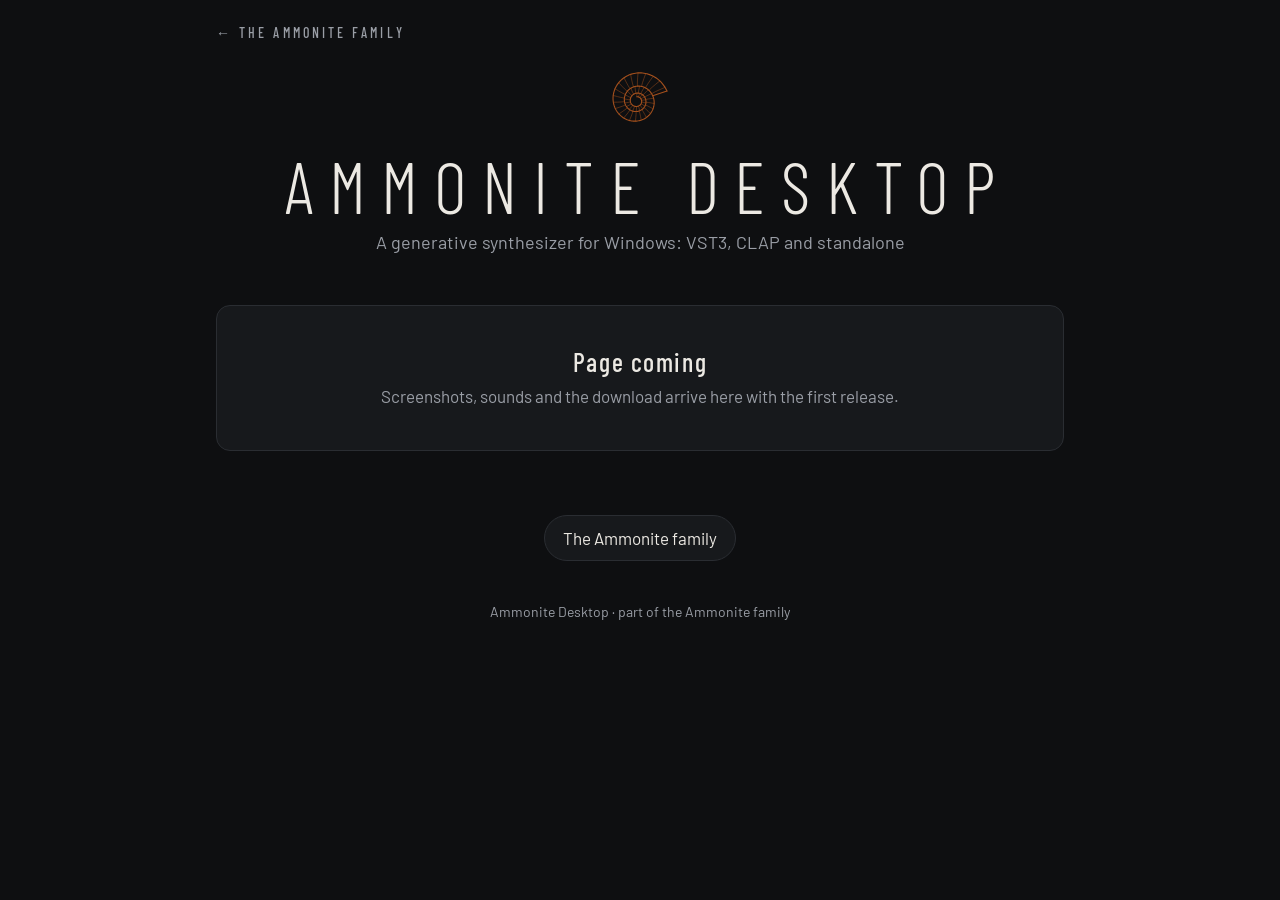
==== desktop/index.html @ 11c51eb0 "Site: the Ammonite family, with a page per instrument The root page is now the family page: what Amm" ====
<!DOCTYPE html>
<html lang="en">
<head>
<meta charset="utf-8">
<meta name="viewport" content="width=device-width, initial-scale=1">
<title>Ammonite Desktop</title>
<meta name="description" content="Ammonite Desktop: a generative synthesizer for Windows, VST3, CLAP and standalone. Part of the Ammonite family.">
<link rel="icon" href="../manual/img/ammonite.svg" type="image/svg+xml">
<link rel="preconnect" href="https://fonts.googleapis.com">
<link rel="preconnect" href="https://fonts.gstatic.com" crossorigin>
<link href="https://fonts.googleapis.com/css2?family=Barlow:wght@300;400;600&family=Barlow+Condensed:wght@300;500&display=swap" rel="stylesheet">
<link rel="stylesheet" href="../site.css">
<!-- A stub. Keep this page's own pictures inside desktop/ (e.g. desktop/card.png,
     which the family page's card can show). Download link when the release exists:
     https://github.com/GSNautilus/ammonite/releases/tag/desktop-v0.1.0 -->
<style>
  .coming { margin: 48px 0 0; padding: 40px 26px; text-align: center; }
  .coming h2 { margin: 0 0 6px; font: 500 26px "Barlow Condensed", sans-serif; letter-spacing: .06em; }
  .coming p { margin: 0; color: var(--muted); }
</style>
</head>
<body>
<main>
  <p class="family"><a href="../">&larr; The Ammonite family</a></p>
  <header>
    <img class="logo" src="../manual/img/ammonite.svg" alt="">
    <h1 class="long">AMMONITE DESKTOP</h1>
    <p>A generative synthesizer for Windows: VST3, CLAP and standalone</p>
  </header>

  <section class="coming panel">
    <h2>Page coming</h2>
    <p>Screenshots, sounds and the download arrive here with the first release.</p>
  </section>

  <nav class="links">
    <a href="../">The Ammonite family</a>
  </nav>
  <footer>Ammonite Desktop &middot; part of the Ammonite family</footer>
</main>
</body>
</html>
---- site.css ----
/* The Ammonite family site: the look every page shares (family page, seed/,
   desktop/, mini/). Page-only styles stay in each page's own <style>. */
:root {
  --bg: #0e0f11;
  --panel: #17191c;
  --line: #2a2d32;
  --ink: #ece9e3;
  --muted: #9a9ea6;
  --accent: #d2733a;
}
* { box-sizing: border-box; }
html { -webkit-text-size-adjust: 100%; }
body {
  margin: 0; background: var(--bg); color: var(--ink);
  font: 400 17px/1.55 "Barlow", system-ui, sans-serif;
}
a { color: var(--accent); text-decoration: none; }
a:hover { text-decoration: underline; }
main { max-width: 880px; margin: 0 auto; padding: 48px 16px 80px; }
img { max-width: 100%; }

/* the small "back to the family" line at the top of an instrument page */
.family { margin: -24px 0 28px; font: 500 14px "Barlow Condensed", sans-serif;
          letter-spacing: .22em; text-transform: uppercase; }
.family a { color: var(--muted); }
.family a:hover { color: var(--accent); text-decoration: none; }

header { text-align: center; }
header .logo { width: 56px; height: 56px; }
header h1 {
  font: 300 clamp(40px, 9vw, 72px)/1 "Barlow Condensed", sans-serif;
  letter-spacing: .28em; margin: 18px 0 8px .28em;
}
/* a longer name (AMMONITE-SEED): the same look, sized to fit a phone */
header h1.long { font-size: clamp(28px, 7.4vw, 72px); letter-spacing: .22em; margin-left: .22em; }
header p { color: var(--muted); margin: 0; font-size: 18px; }

.panel {
  background: var(--panel); border: 1px solid var(--line); border-radius: 14px;
}

h2.section {
  font: 500 15px "Barlow Condensed", sans-serif; letter-spacing: .3em; text-transform: uppercase;
  color: var(--muted); margin: 64px 0 18px; padding-bottom: 10px; border-bottom: 1px solid var(--line);
}
.lead { color: var(--muted); margin-top: 0; }

/* pill links */
.links { display: flex; flex-wrap: wrap; gap: 12px; justify-content: center; margin-top: 64px; }
.links a {
  border: 1px solid var(--line); border-radius: 999px; padding: 9px 18px; color: var(--ink);
  background: var(--panel);
}
.links a:hover { border-color: var(--accent); text-decoration: none; }
.links a.primary { border-color: var(--accent); }

.nowrap { white-space: nowrap; }
footer { text-align: center; color: var(--muted); font-size: 14px; margin-top: 40px; }
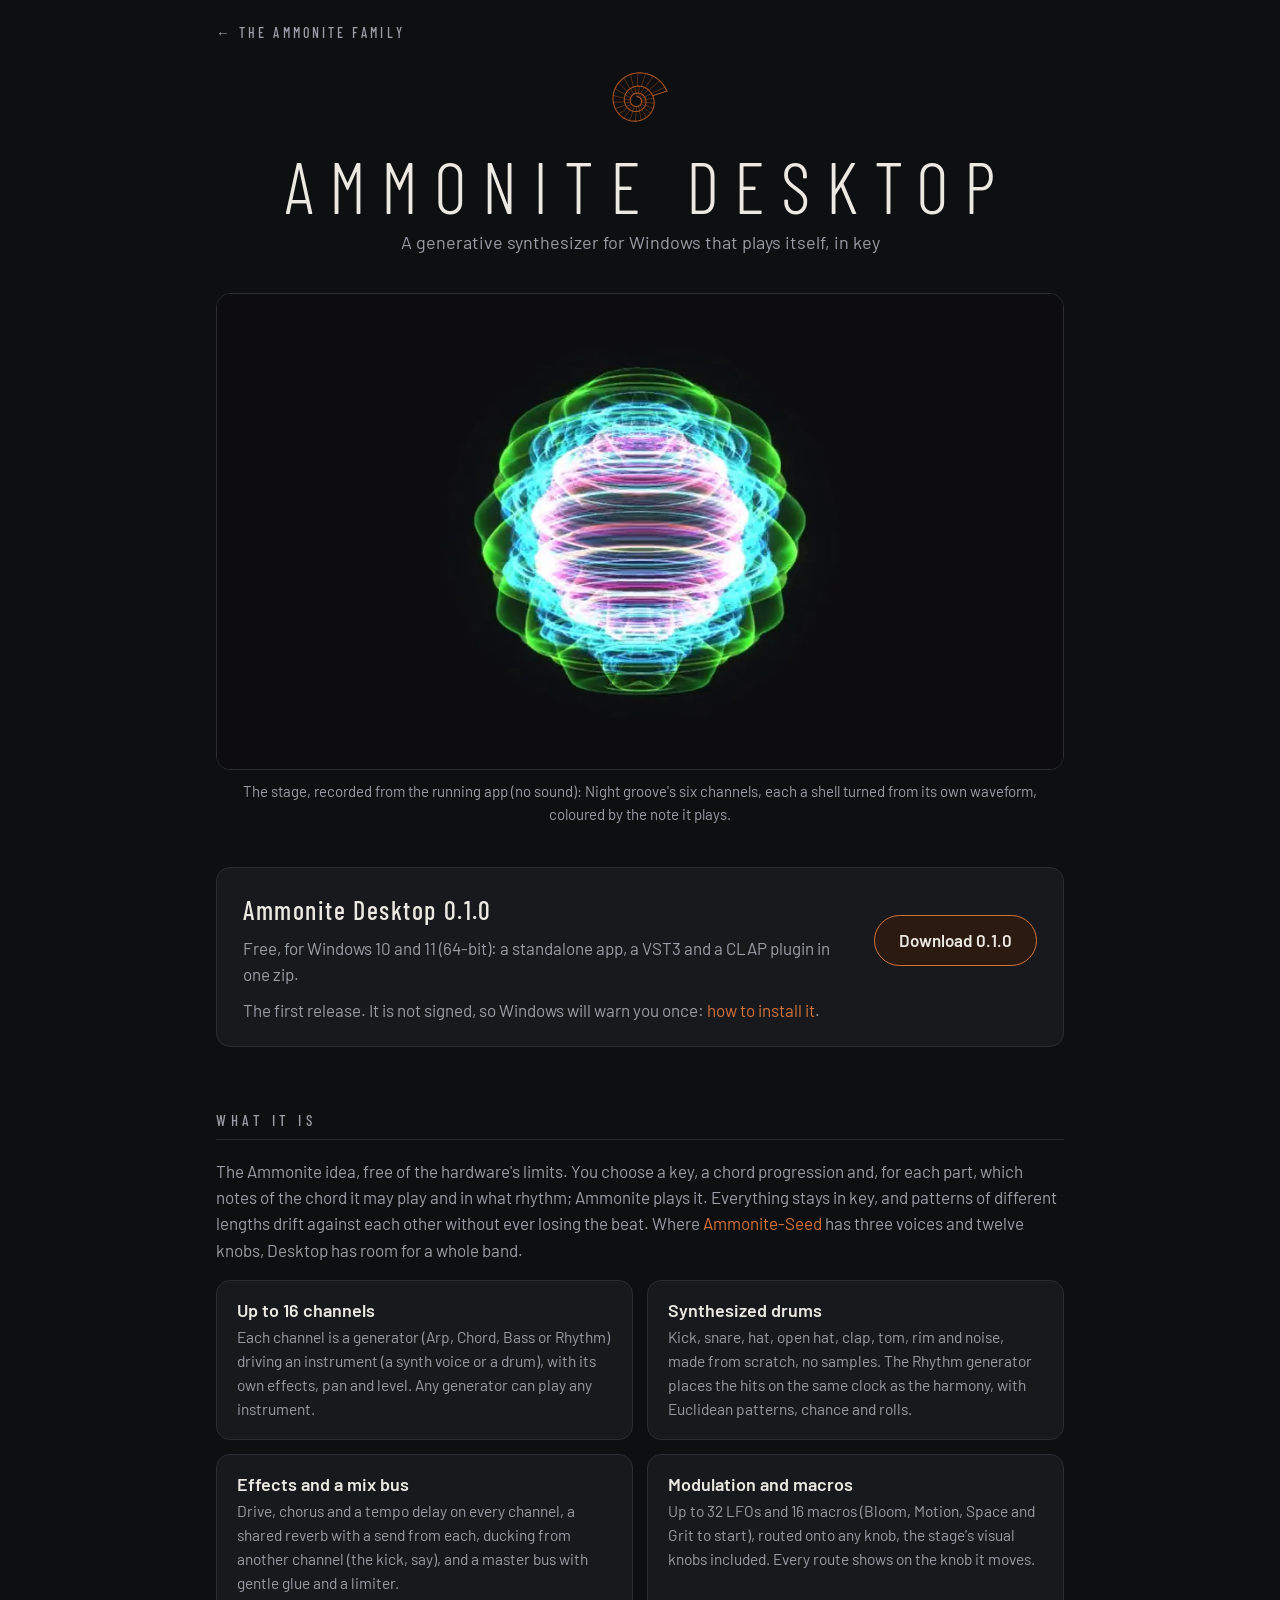
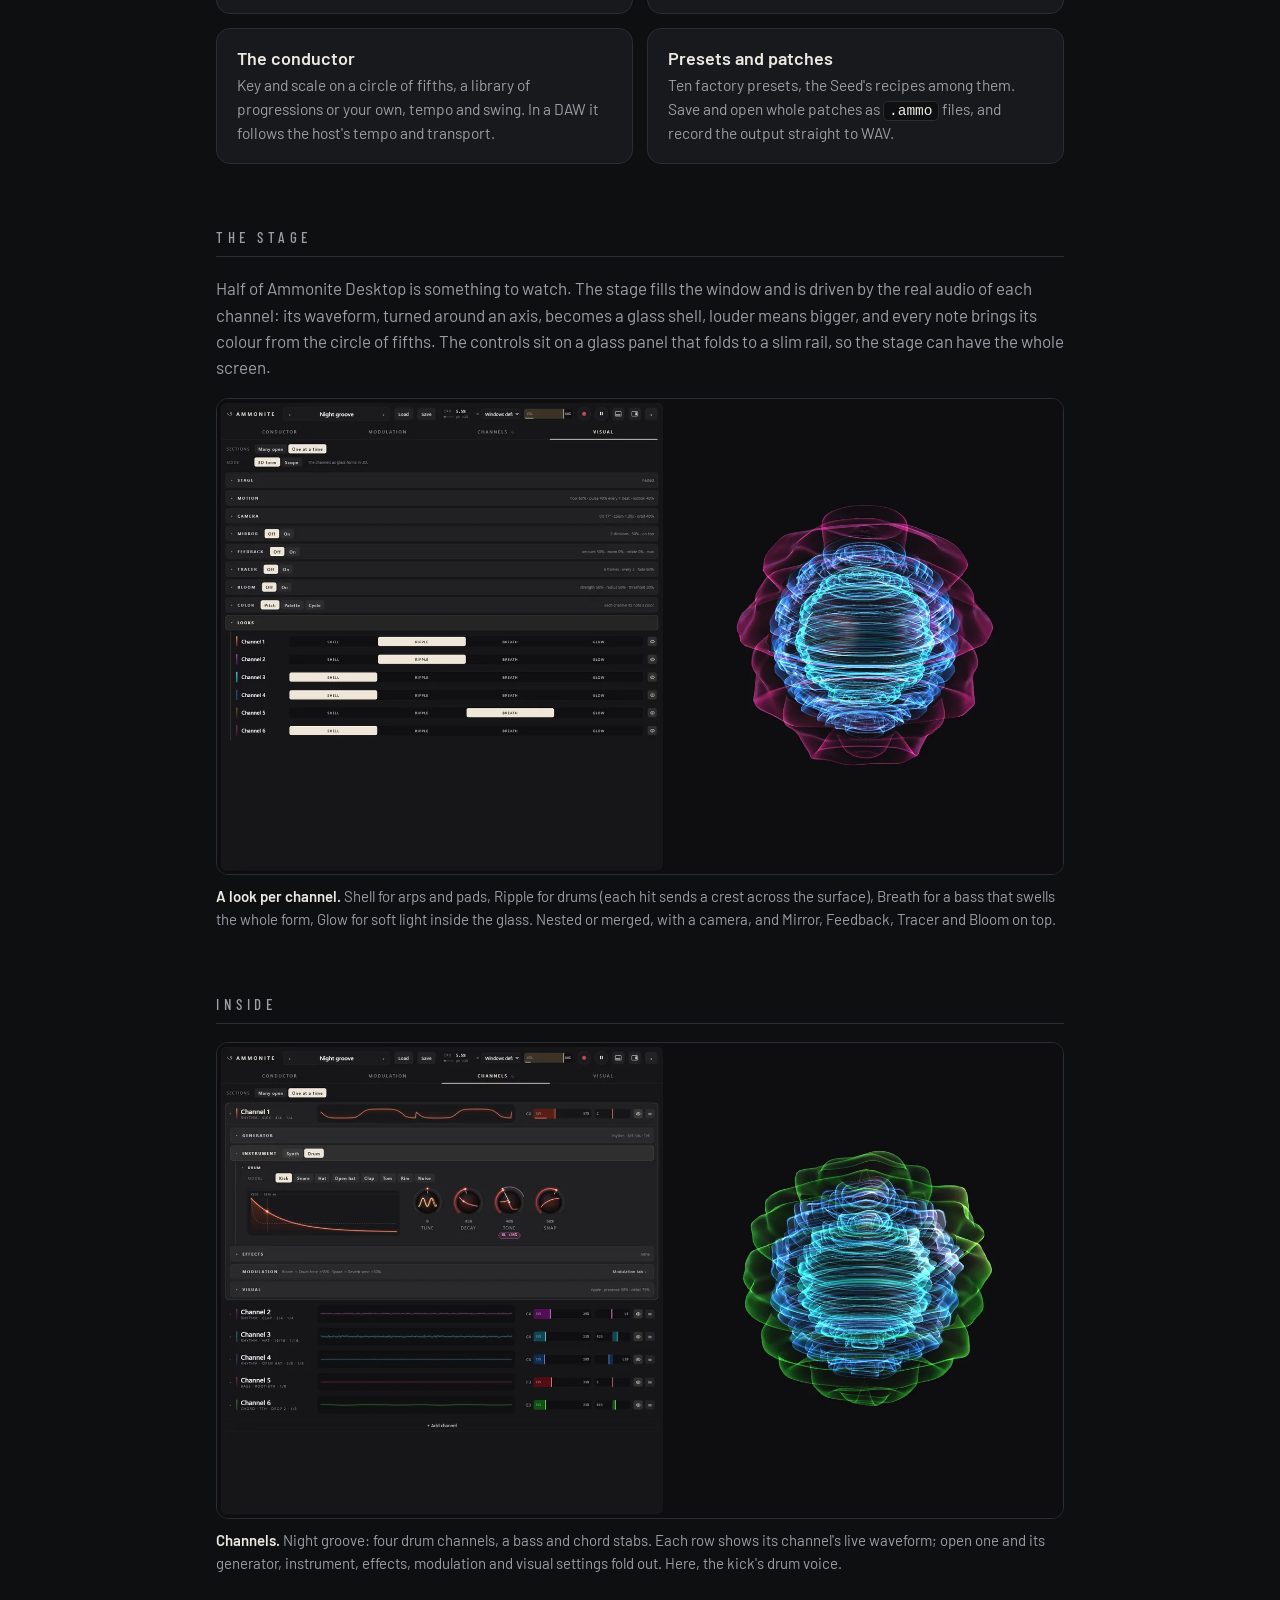
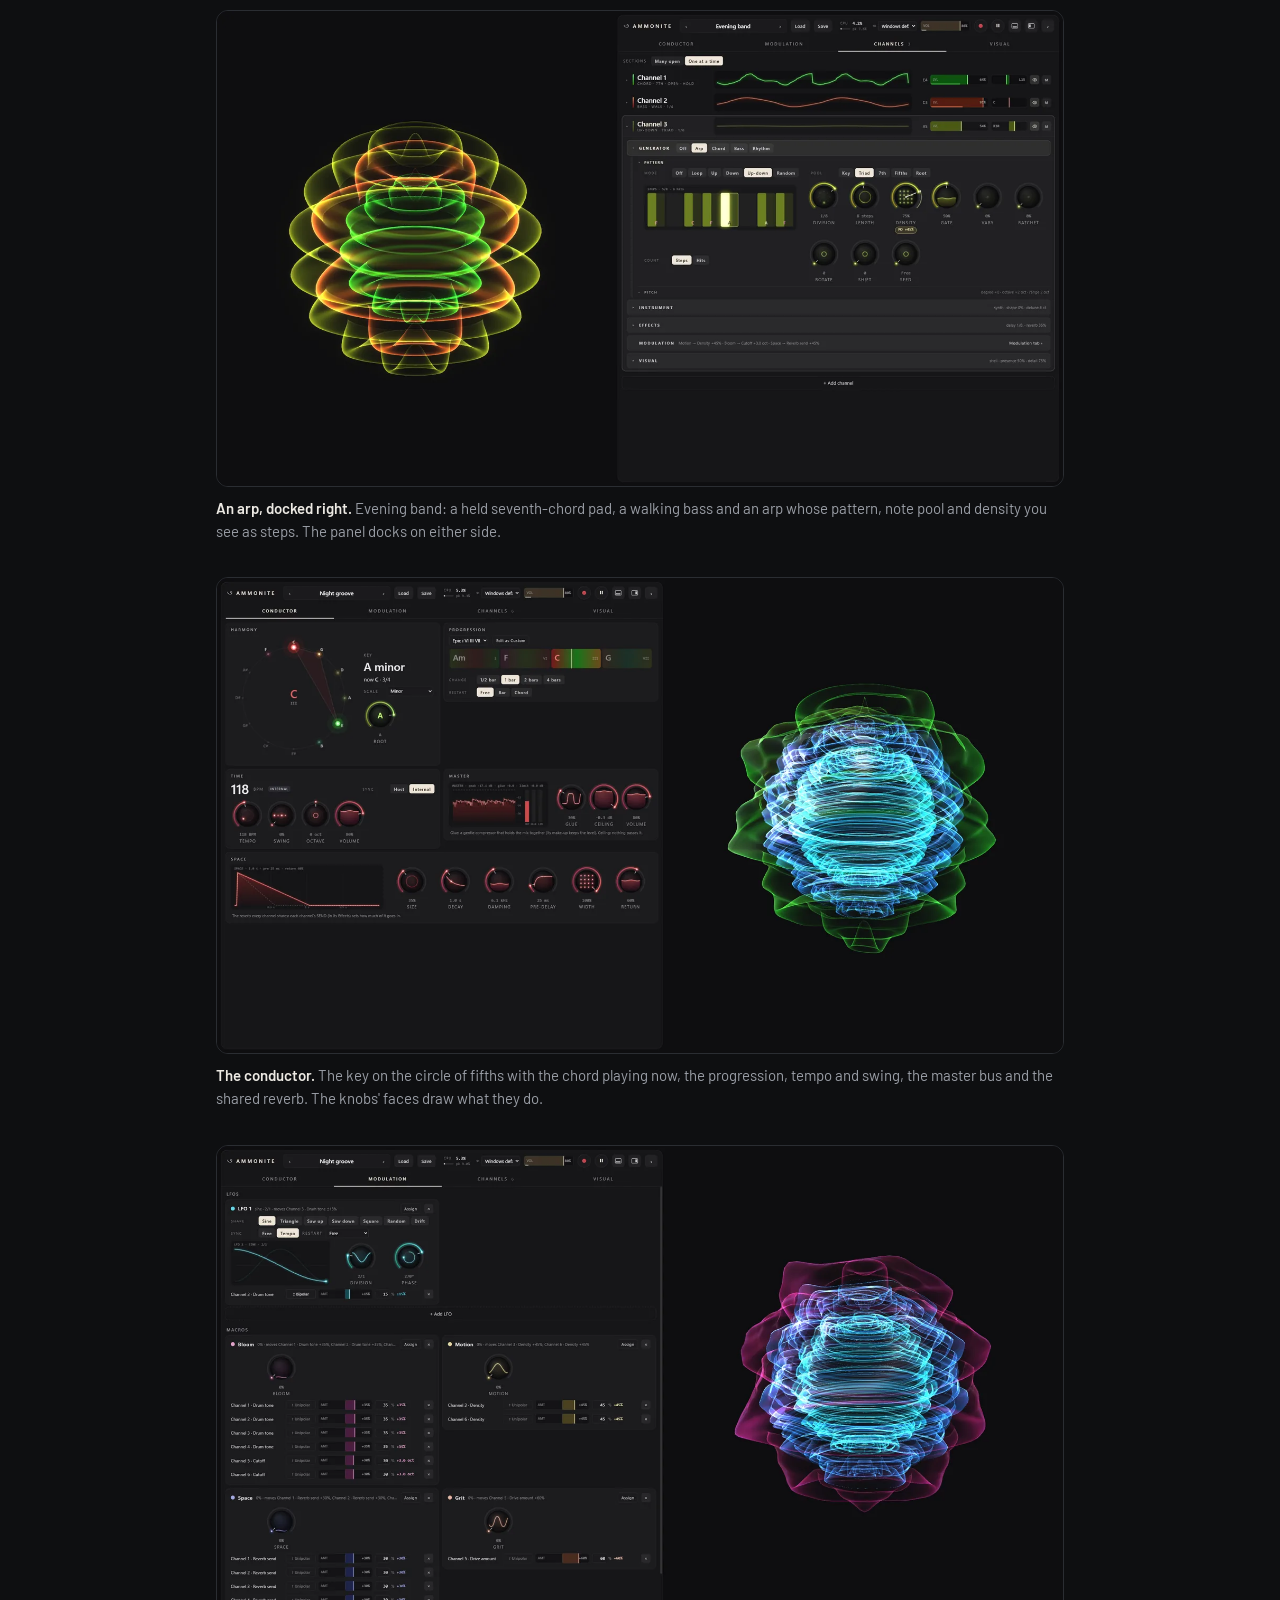
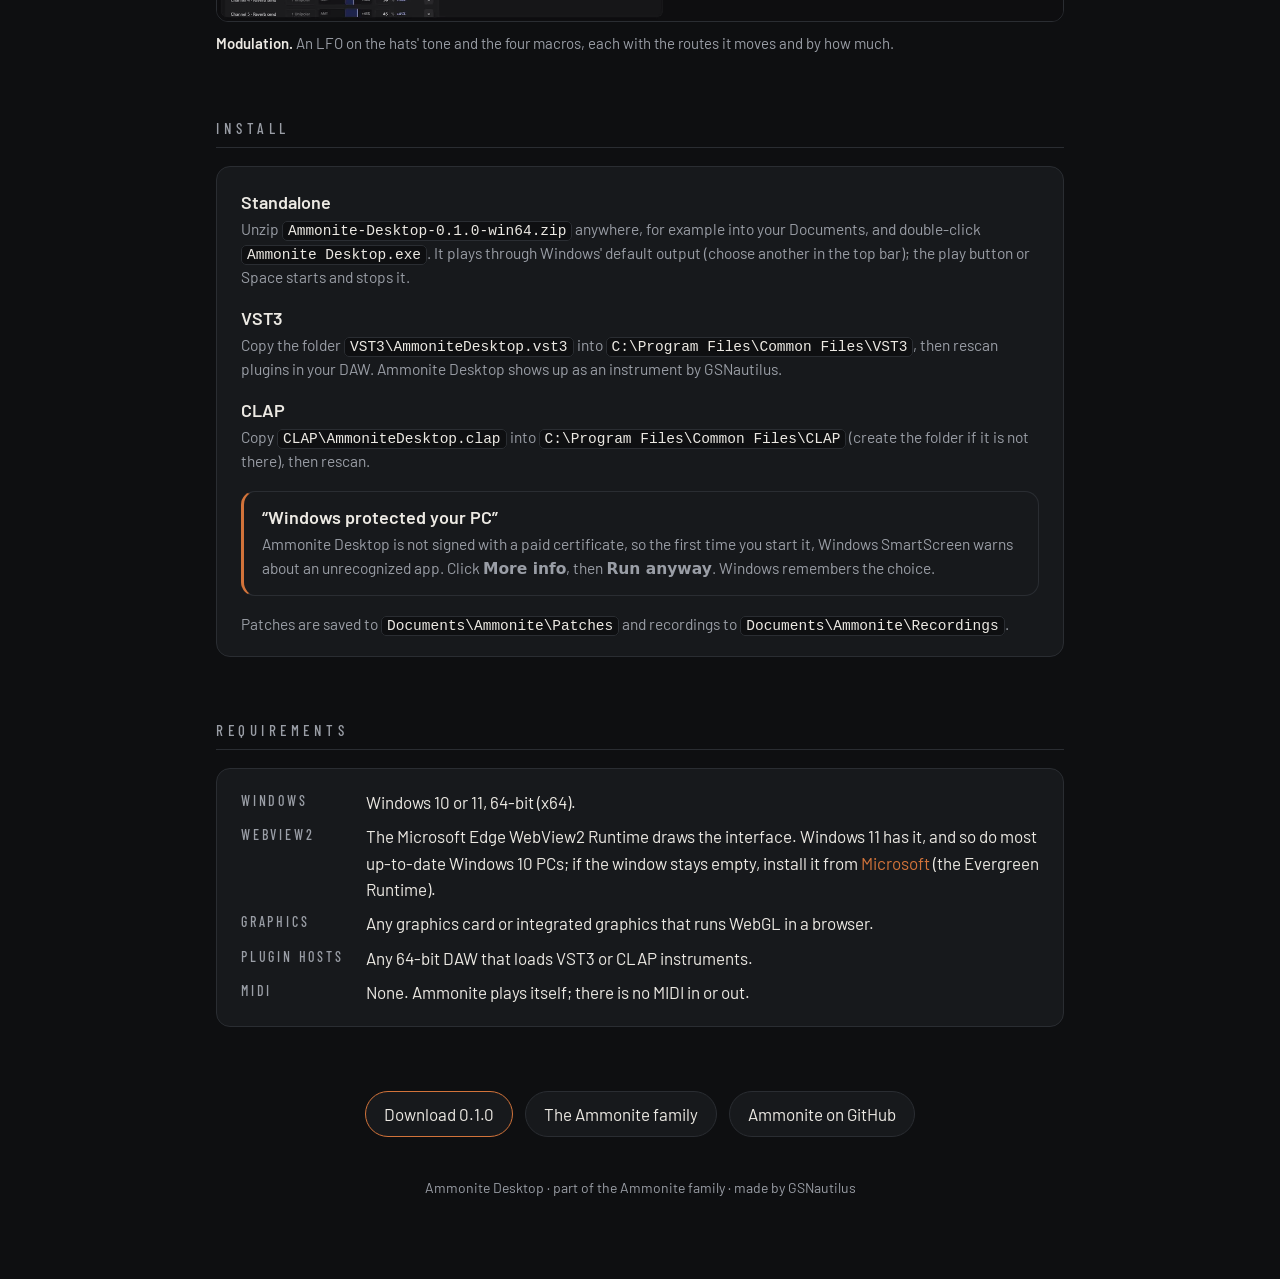
==== commit 7d365df6: "Site: the Ammonite Desktop page, and its picture on the family card desktop/index.html replaces the " ====
--- a/desktop/index.html
+++ b/desktop/index.html
@@ -4,19 +4,60 @@
 <meta charset="utf-8">
 <meta name="viewport" content="width=device-width, initial-scale=1">
 <title>Ammonite Desktop</title>
-<meta name="description" content="Ammonite Desktop: a generative synthesizer for Windows, VST3, CLAP and standalone. Part of the Ammonite family.">
+<meta name="description" content="Ammonite Desktop: a generative synthesizer for Windows that plays itself, in key. Up to 16 channels, synthesized drums, modulation, and a stage where every channel is a glowing shell. Standalone, VST3 and CLAP.">
 <link rel="icon" href="../manual/img/ammonite.svg" type="image/svg+xml">
 <link rel="preconnect" href="https://fonts.googleapis.com">
 <link rel="preconnect" href="https://fonts.gstatic.com" crossorigin>
 <link href="https://fonts.googleapis.com/css2?family=Barlow:wght@300;400;600&family=Barlow+Condensed:wght@300;500&display=swap" rel="stylesheet">
 <link rel="stylesheet" href="../site.css">
-<!-- A stub. Keep this page's own pictures inside desktop/ (e.g. desktop/card.png,
-     which the family page's card can show). Download link when the release exists:
-     https://github.com/GSNautilus/ammonite/releases/tag/desktop-v0.1.0 -->
 <style>
-  .coming { margin: 48px 0 0; padding: 40px 26px; text-align: center; }
-  .coming h2 { margin: 0 0 6px; font: 500 26px "Barlow Condensed", sans-serif; letter-spacing: .06em; }
-  .coming p { margin: 0; color: var(--muted); }
+  .hero { display: block; width: 100%; margin: 36px auto 0; border-radius: 14px; background: #0e0e10;
+          border: 1px solid var(--line); aspect-ratio: 16 / 9; object-fit: cover; }
+  .caption { text-align: center; color: var(--muted); font-size: 15px; margin-top: 10px; }
+
+  .get { margin: 40px 0 0; padding: 26px 26px 22px; display: grid; grid-template-columns: 1fr auto;
+         gap: 10px 24px; align-items: center; }
+  .get h2 { margin: 0; font: 500 26px "Barlow Condensed", sans-serif; letter-spacing: .06em; }
+  .get p { margin: 0; color: var(--muted); }
+  .get .btn { grid-row: 1 / span 2; grid-column: 2; }
+  .btn { display: inline-block; border: 1px solid var(--accent); border-radius: 999px; padding: 11px 24px;
+         color: var(--ink); background: #2a1a10; font-weight: 600; white-space: nowrap; }
+  .btn:hover { background: #3a2314; text-decoration: none; }
+
+  .feats { display: grid; grid-template-columns: repeat(2, 1fr); gap: 14px; }
+  .feats .panel { padding: 18px 20px; }
+  .feats h3 { margin: 0 0 4px; font: 600 18px "Barlow", sans-serif; }
+  .feats p { margin: 0; color: var(--muted); font-size: 15.5px; }
+
+  figure { margin: 0 0 34px; }
+  figure img { width: 100%; display: block; border-radius: 12px; border: 1px solid var(--line); aspect-ratio: 16 / 9; }
+  figcaption { color: var(--muted); font-size: 15px; margin-top: 10px; }
+  figcaption b { color: var(--ink); font-weight: 600; }
+
+  .steps { padding: 6px 24px 8px; }
+  .steps h3 { margin: 18px 0 4px; font: 600 18px "Barlow", sans-serif; }
+  .steps p, .steps li { color: var(--muted); font-size: 15.5px; }
+  .steps p { margin: 0 0 12px; }
+  .steps ul { margin: 0 0 12px; padding-left: 20px; }
+  code { font: 14.5px Consolas, "Cascadia Mono", monospace; color: var(--ink); background: #0e0f11;
+         border: 1px solid var(--line); border-radius: 5px; padding: 1px 5px; overflow-wrap: anywhere; }
+  .note { border-left: 3px solid var(--accent); padding: 14px 18px; margin-top: 18px; }
+  .note h3 { margin: 0 0 4px; font: 600 18px "Barlow", sans-serif; }
+  .note p { margin: 0; color: var(--muted); font-size: 15.5px; }
+
+  dl.req { display: grid; grid-template-columns: max-content 1fr; gap: 8px 22px; margin: 0; padding: 20px 24px; }
+  dl.req dt { color: var(--muted); font: 500 14px "Barlow Condensed", sans-serif; letter-spacing: .2em;
+              text-transform: uppercase; padding-top: 3px; }
+  dl.req dd { margin: 0; }
+
+  @media (max-width: 640px) {
+    .get { grid-template-columns: 1fr; padding: 22px 20px; }
+    .get .btn { grid-row: auto; grid-column: auto; justify-self: start; margin-top: 8px; }
+    .feats { grid-template-columns: 1fr; }
+    dl.req { grid-template-columns: 1fr; gap: 2px; }
+    dl.req dd { margin-bottom: 10px; }
+    .steps { padding: 4px 18px 6px; }
+  }
 </style>
 </head>
 <body>
@@ -25,18 +66,154 @@
   <header>
     <img class="logo" src="../manual/img/ammonite.svg" alt="">
     <h1 class="long">AMMONITE DESKTOP</h1>
-    <p>A generative synthesizer for Windows: VST3, CLAP and standalone</p>
+    <p>A generative synthesizer for Windows that plays itself, in key</p>
   </header>
 
-  <section class="coming panel">
-    <h2>Page coming</h2>
-    <p>Screenshots, sounds and the download arrive here with the first release.</p>
+  <video class="hero" autoplay muted loop playsinline preload="auto" poster="img/stage.webp"
+         src="img/stage.mp4" aria-label="The stage playing the Night groove preset: six channels drawn as glowing shells, one inside the other"></video>
+  <p class="caption">The stage, recorded from the running app (no sound): Night groove's six channels, each
+  a shell turned from its own waveform, coloured by the note it plays.</p>
+
+  <section class="get panel" id="download">
+    <h2>Ammonite Desktop 0.1.0</h2>
+    <p>Free, for Windows 10 and 11 (64-bit): a standalone app, a VST3 and a CLAP plugin in one zip.</p>
+    <a class="btn" href="https://github.com/GSNautilus/ammonite/releases/tag/desktop-v0.1.0">Download 0.1.0</a>
+    <p>The first release. It is not signed, so Windows will warn you once:
+    <a href="#install">how to install it</a>.</p>
   </section>
 
+  <h2 class="section" id="idea">What it is</h2>
+  <p class="lead">The Ammonite idea, free of the hardware's limits. You choose a key, a chord
+  progression and, for each part, which notes of the chord it may play and in what rhythm; Ammonite
+  plays it. Everything stays in key, and patterns of different lengths drift against each other
+  without ever losing the beat. Where <a href="../seed/">Ammonite-Seed</a> has three voices and
+  twelve knobs, Desktop has room for a whole band.</p>
+
+  <div class="feats">
+    <div class="panel">
+      <h3>Up to 16 channels</h3>
+      <p>Each channel is a generator (Arp, Chord, Bass or Rhythm) driving an instrument (a synth
+      voice or a drum), with its own effects, pan and level. Any generator can play any instrument.</p>
+    </div>
+    <div class="panel">
+      <h3>Synthesized drums</h3>
+      <p>Kick, snare, hat, open hat, clap, tom, rim and noise, made from scratch, no samples. The
+      Rhythm generator places the hits on the same clock as the harmony, with Euclidean patterns,
+      chance and rolls.</p>
+    </div>
+    <div class="panel">
+      <h3>Effects and a mix bus</h3>
+      <p>Drive, chorus and a tempo delay on every channel, a shared reverb with a send from each,
+      ducking from another channel (the kick, say), and a master bus with gentle glue and a limiter.</p>
+    </div>
+    <div class="panel">
+      <h3>Modulation and macros</h3>
+      <p>Up to 32 LFOs and 16 macros (Bloom, Motion, Space and Grit to start), routed onto any
+      knob, the stage's visual knobs included. Every route shows on the knob it moves.</p>
+    </div>
+    <div class="panel">
+      <h3>The conductor</h3>
+      <p>Key and scale on a circle of fifths, a library of progressions or your own, tempo and
+      swing. In a DAW it follows the host's tempo and transport.</p>
+    </div>
+    <div class="panel">
+      <h3>Presets and patches</h3>
+      <p>Ten factory presets, the Seed's recipes among them. Save and open whole patches as
+      <code>.ammo</code> files, and record the output straight to WAV.</p>
+    </div>
+  </div>
+
+  <h2 class="section" id="stage">The stage</h2>
+  <p class="lead">Half of Ammonite Desktop is something to watch. The stage fills the window and is
+  driven by the real audio of each channel: its waveform, turned around an axis, becomes a glass
+  shell, louder means bigger, and every note brings its colour from the circle of fifths. The
+  controls sit on a glass panel that folds to a slim rail, so the stage can have the whole screen.</p>
+
+  <figure>
+    <a href="img/looks.webp"><img src="img/looks.webp" alt="The Visual tab with a look chosen per channel, beside the stage" loading="lazy"></a>
+    <figcaption><b>A look per channel.</b> Shell for arps and pads, Ripple for drums (each hit sends
+    a crest across the surface), Breath for a bass that swells the whole form, Glow for soft light
+    inside the glass. Nested or merged, with a camera, and Mirror, Feedback, Tracer and Bloom on top.</figcaption>
+  </figure>
+
+  <h2 class="section" id="screens">Inside</h2>
+
+  <figure>
+    <a href="img/channels.webp"><img src="img/channels.webp" alt="Night groove's channels: kick, clap, hats, bass and chords, with the kick's drum voice open" loading="lazy"></a>
+    <figcaption><b>Channels.</b> Night groove: four drum channels, a bass and chord stabs. Each row
+    shows its channel's live waveform; open one and its generator, instrument, effects, modulation
+    and visual settings fold out. Here, the kick's drum voice.</figcaption>
+  </figure>
+
+  <figure>
+    <a href="img/dock.webp"><img src="img/dock.webp" alt="Evening band with the panel docked on the right, an arp channel's pattern open" loading="lazy"></a>
+    <figcaption><b>An arp, docked right.</b> Evening band: a held seventh-chord pad, a walking bass and
+    an arp whose pattern, note pool and density you see as steps. The panel docks on either side.</figcaption>
+  </figure>
+
+  <figure>
+    <a href="img/conductor.webp"><img src="img/conductor.webp" alt="The Conductor tab: key on a circle of fifths, the progression, time, master bus and reverb" loading="lazy"></a>
+    <figcaption><b>The conductor.</b> The key on the circle of fifths with the chord playing now, the
+    progression, tempo and swing, the master bus and the shared reverb. The knobs' faces draw what
+    they do.</figcaption>
+  </figure>
+
+  <figure>
+    <a href="img/modulation.webp"><img src="img/modulation.webp" alt="The Modulation tab: an LFO and the four macros with their routes" loading="lazy"></a>
+    <figcaption><b>Modulation.</b> An LFO on the hats' tone and the four macros, each with the routes
+    it moves and by how much.</figcaption>
+  </figure>
+
+  <h2 class="section" id="install">Install</h2>
+  <div class="steps panel">
+    <h3>Standalone</h3>
+    <p>Unzip <code>Ammonite-Desktop-0.1.0-win64.zip</code> anywhere, for example into your Documents,
+    and double-click <code>Ammonite Desktop.exe</code>. It plays through Windows' default output
+    (choose another in the top bar); the play button or Space starts and stops it.</p>
+
+    <h3>VST3</h3>
+    <p>Copy the folder <code>VST3\AmmoniteDesktop.vst3</code> into
+    <code>C:\Program Files\Common Files\VST3</code>, then rescan plugins in your DAW. Ammonite
+    Desktop shows up as an instrument by GSNautilus.</p>
+
+    <h3>CLAP</h3>
+    <p>Copy <code>CLAP\AmmoniteDesktop.clap</code> into
+    <code>C:\Program Files\Common Files\CLAP</code> (create the folder if it is not there), then
+    rescan.</p>
+
+    <div class="note panel">
+      <h3>&ldquo;Windows protected your PC&rdquo;</h3>
+      <p>Ammonite Desktop is not signed with a paid certificate, so the first time you start it,
+      Windows SmartScreen warns about an unrecognized app. Click <b>More info</b>, then
+      <b>Run anyway</b>. Windows remembers the choice.</p>
+    </div>
+    <p style="margin-top:16px">Patches are saved to <code>Documents\Ammonite\Patches</code> and recordings
+    to <code>Documents\Ammonite\Recordings</code>.</p>
+  </div>
+
+  <h2 class="section" id="requirements">Requirements</h2>
+  <dl class="req panel">
+    <dt>Windows</dt>
+    <dd>Windows 10 or 11, 64-bit (x64).</dd>
+    <dt>WebView2</dt>
+    <dd>The Microsoft Edge WebView2 Runtime draws the interface. Windows 11 has it, and so do most
+    up-to-date Windows 10 PCs; if the window stays empty, install it from
+    <a href="https://developer.microsoft.com/microsoft-edge/webview2/">Microsoft</a> (the
+    Evergreen Runtime).</dd>
+    <dt>Graphics</dt>
+    <dd>Any graphics card or integrated graphics that runs WebGL in a browser.</dd>
+    <dt>Plugin hosts</dt>
+    <dd>Any 64-bit DAW that loads VST3 or CLAP instruments.</dd>
+    <dt>MIDI</dt>
+    <dd>None. Ammonite plays itself; there is no MIDI in or out.</dd>
+  </dl>
+
   <nav class="links">
+    <a class="primary" href="https://github.com/GSNautilus/ammonite/releases/tag/desktop-v0.1.0">Download 0.1.0</a>
     <a href="../">The Ammonite family</a>
+    <a href="https://github.com/GSNautilus/ammonite">Ammonite on GitHub</a>
   </nav>
-  <footer>Ammonite Desktop &middot; part of the Ammonite family</footer>
+  <footer>Ammonite Desktop &middot; part of the Ammonite family &middot; made by GSNautilus</footer>
 </main>
 </body>
 </html>
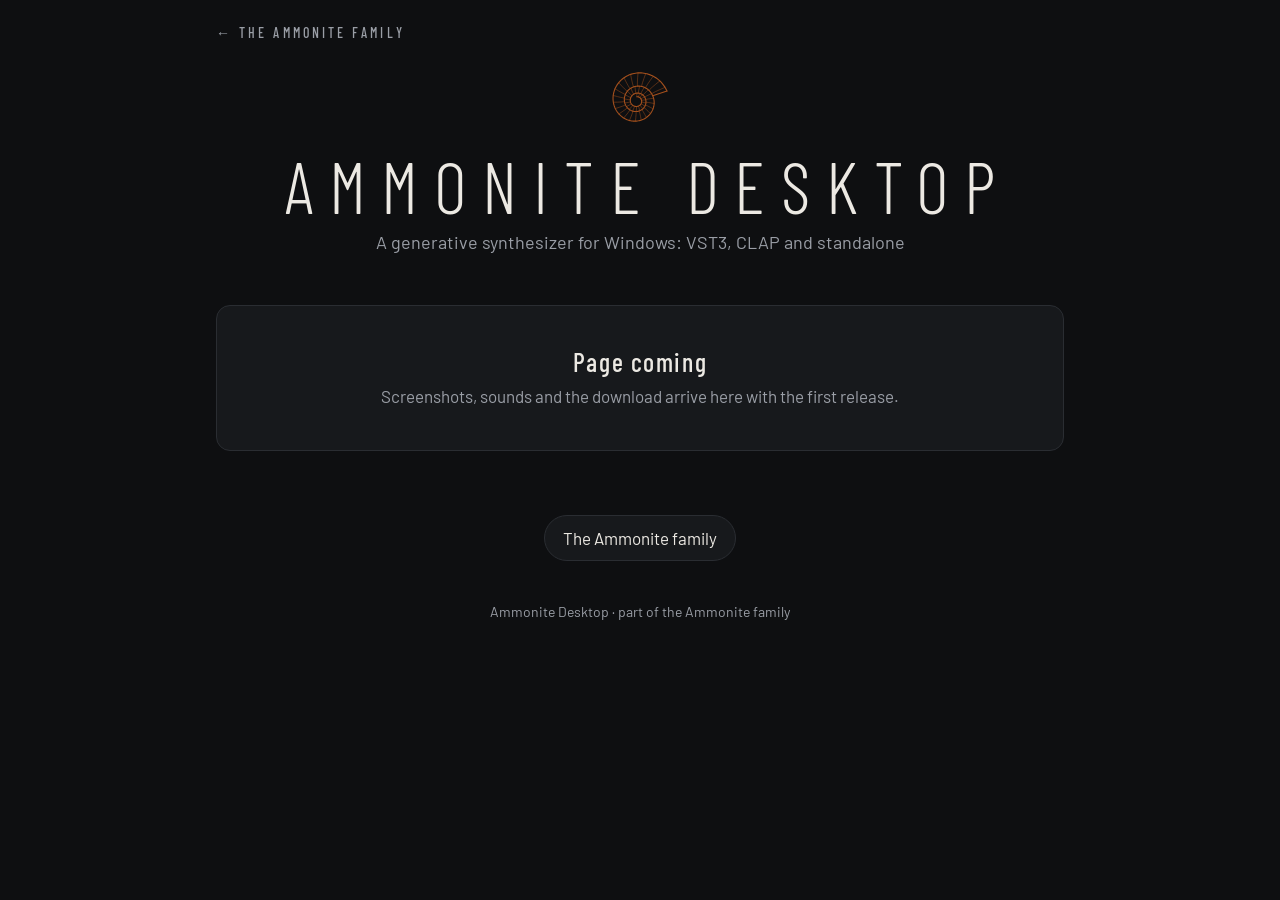
==== commit 6b78f80d: "Merge pull request #1 from GSNautilus/claude/site-family-098cac Site: the Ammonite family, with a pa" ====
--- a/desktop/index.html
+++ b/desktop/index.html
@@ -4,60 +4,19 @@
 <meta charset="utf-8">
 <meta name="viewport" content="width=device-width, initial-scale=1">
 <title>Ammonite Desktop</title>
-<meta name="description" content="Ammonite Desktop: a generative synthesizer for Windows that plays itself, in key. Up to 16 channels, synthesized drums, modulation, and a stage where every channel is a glowing shell. Standalone, VST3 and CLAP.">
+<meta name="description" content="Ammonite Desktop: a generative synthesizer for Windows, VST3, CLAP and standalone. Part of the Ammonite family.">
 <link rel="icon" href="../manual/img/ammonite.svg" type="image/svg+xml">
 <link rel="preconnect" href="https://fonts.googleapis.com">
 <link rel="preconnect" href="https://fonts.gstatic.com" crossorigin>
 <link href="https://fonts.googleapis.com/css2?family=Barlow:wght@300;400;600&family=Barlow+Condensed:wght@300;500&display=swap" rel="stylesheet">
 <link rel="stylesheet" href="../site.css">
+<!-- A stub. Keep this page's own pictures inside desktop/ (e.g. desktop/card.png,
+     which the family page's card can show). Download link when the release exists:
+     https://github.com/GSNautilus/ammonite/releases/tag/desktop-v0.1.0 -->
 <style>
-  .hero { display: block; width: 100%; margin: 36px auto 0; border-radius: 14px; background: #0e0e10;
-          border: 1px solid var(--line); aspect-ratio: 16 / 9; object-fit: cover; }
-  .caption { text-align: center; color: var(--muted); font-size: 15px; margin-top: 10px; }
-
-  .get { margin: 40px 0 0; padding: 26px 26px 22px; display: grid; grid-template-columns: 1fr auto;
-         gap: 10px 24px; align-items: center; }
-  .get h2 { margin: 0; font: 500 26px "Barlow Condensed", sans-serif; letter-spacing: .06em; }
-  .get p { margin: 0; color: var(--muted); }
-  .get .btn { grid-row: 1 / span 2; grid-column: 2; }
-  .btn { display: inline-block; border: 1px solid var(--accent); border-radius: 999px; padding: 11px 24px;
-         color: var(--ink); background: #2a1a10; font-weight: 600; white-space: nowrap; }
-  .btn:hover { background: #3a2314; text-decoration: none; }
-
-  .feats { display: grid; grid-template-columns: repeat(2, 1fr); gap: 14px; }
-  .feats .panel { padding: 18px 20px; }
-  .feats h3 { margin: 0 0 4px; font: 600 18px "Barlow", sans-serif; }
-  .feats p { margin: 0; color: var(--muted); font-size: 15.5px; }
-
-  figure { margin: 0 0 34px; }
-  figure img { width: 100%; display: block; border-radius: 12px; border: 1px solid var(--line); aspect-ratio: 16 / 9; }
-  figcaption { color: var(--muted); font-size: 15px; margin-top: 10px; }
-  figcaption b { color: var(--ink); font-weight: 600; }
-
-  .steps { padding: 6px 24px 8px; }
-  .steps h3 { margin: 18px 0 4px; font: 600 18px "Barlow", sans-serif; }
-  .steps p, .steps li { color: var(--muted); font-size: 15.5px; }
-  .steps p { margin: 0 0 12px; }
-  .steps ul { margin: 0 0 12px; padding-left: 20px; }
-  code { font: 14.5px Consolas, "Cascadia Mono", monospace; color: var(--ink); background: #0e0f11;
-         border: 1px solid var(--line); border-radius: 5px; padding: 1px 5px; overflow-wrap: anywhere; }
-  .note { border-left: 3px solid var(--accent); padding: 14px 18px; margin-top: 18px; }
-  .note h3 { margin: 0 0 4px; font: 600 18px "Barlow", sans-serif; }
-  .note p { margin: 0; color: var(--muted); font-size: 15.5px; }
-
-  dl.req { display: grid; grid-template-columns: max-content 1fr; gap: 8px 22px; margin: 0; padding: 20px 24px; }
-  dl.req dt { color: var(--muted); font: 500 14px "Barlow Condensed", sans-serif; letter-spacing: .2em;
-              text-transform: uppercase; padding-top: 3px; }
-  dl.req dd { margin: 0; }
-
-  @media (max-width: 640px) {
-    .get { grid-template-columns: 1fr; padding: 22px 20px; }
-    .get .btn { grid-row: auto; grid-column: auto; justify-self: start; margin-top: 8px; }
-    .feats { grid-template-columns: 1fr; }
-    dl.req { grid-template-columns: 1fr; gap: 2px; }
-    dl.req dd { margin-bottom: 10px; }
-    .steps { padding: 4px 18px 6px; }
-  }
+  .coming { margin: 48px 0 0; padding: 40px 26px; text-align: center; }
+  .coming h2 { margin: 0 0 6px; font: 500 26px "Barlow Condensed", sans-serif; letter-spacing: .06em; }
+  .coming p { margin: 0; color: var(--muted); }
 </style>
 </head>
 <body>
@@ -66,154 +25,18 @@
   <header>
     <img class="logo" src="../manual/img/ammonite.svg" alt="">
     <h1 class="long">AMMONITE DESKTOP</h1>
-    <p>A generative synthesizer for Windows that plays itself, in key</p>
+    <p>A generative synthesizer for Windows: VST3, CLAP and standalone</p>
   </header>
 
-  <video class="hero" autoplay muted loop playsinline preload="auto" poster="img/stage.webp"
-         src="img/stage.mp4" aria-label="The stage playing the Night groove preset: six channels drawn as glowing shells, one inside the other"></video>
-  <p class="caption">The stage, recorded from the running app (no sound): Night groove's six channels, each
-  a shell turned from its own waveform, coloured by the note it plays.</p>
-
-  <section class="get panel" id="download">
-    <h2>Ammonite Desktop 0.1.0</h2>
-    <p>Free, for Windows 10 and 11 (64-bit): a standalone app, a VST3 and a CLAP plugin in one zip.</p>
-    <a class="btn" href="https://github.com/GSNautilus/ammonite/releases/tag/desktop-v0.1.0">Download 0.1.0</a>
-    <p>The first release. It is not signed, so Windows will warn you once:
-    <a href="#install">how to install it</a>.</p>
+  <section class="coming panel">
+    <h2>Page coming</h2>
+    <p>Screenshots, sounds and the download arrive here with the first release.</p>
   </section>
 
-  <h2 class="section" id="idea">What it is</h2>
-  <p class="lead">The Ammonite idea, free of the hardware's limits. You choose a key, a chord
-  progression and, for each part, which notes of the chord it may play and in what rhythm; Ammonite
-  plays it. Everything stays in key, and patterns of different lengths drift against each other
-  without ever losing the beat. Where <a href="../seed/">Ammonite-Seed</a> has three voices and
-  twelve knobs, Desktop has room for a whole band.</p>
-
-  <div class="feats">
-    <div class="panel">
-      <h3>Up to 16 channels</h3>
-      <p>Each channel is a generator (Arp, Chord, Bass or Rhythm) driving an instrument (a synth
-      voice or a drum), with its own effects, pan and level. Any generator can play any instrument.</p>
-    </div>
-    <div class="panel">
-      <h3>Synthesized drums</h3>
-      <p>Kick, snare, hat, open hat, clap, tom, rim and noise, made from scratch, no samples. The
-      Rhythm generator places the hits on the same clock as the harmony, with Euclidean patterns,
-      chance and rolls.</p>
-    </div>
-    <div class="panel">
-      <h3>Effects and a mix bus</h3>
-      <p>Drive, chorus and a tempo delay on every channel, a shared reverb with a send from each,
-      ducking from another channel (the kick, say), and a master bus with gentle glue and a limiter.</p>
-    </div>
-    <div class="panel">
-      <h3>Modulation and macros</h3>
-      <p>Up to 32 LFOs and 16 macros (Bloom, Motion, Space and Grit to start), routed onto any
-      knob, the stage's visual knobs included. Every route shows on the knob it moves.</p>
-    </div>
-    <div class="panel">
-      <h3>The conductor</h3>
-      <p>Key and scale on a circle of fifths, a library of progressions or your own, tempo and
-      swing. In a DAW it follows the host's tempo and transport.</p>
-    </div>
-    <div class="panel">
-      <h3>Presets and patches</h3>
-      <p>Ten factory presets, the Seed's recipes among them. Save and open whole patches as
-      <code>.ammo</code> files, and record the output straight to WAV.</p>
-    </div>
-  </div>
-
-  <h2 class="section" id="stage">The stage</h2>
-  <p class="lead">Half of Ammonite Desktop is something to watch. The stage fills the window and is
-  driven by the real audio of each channel: its waveform, turned around an axis, becomes a glass
-  shell, louder means bigger, and every note brings its colour from the circle of fifths. The
-  controls sit on a glass panel that folds to a slim rail, so the stage can have the whole screen.</p>
-
-  <figure>
-    <a href="img/looks.webp"><img src="img/looks.webp" alt="The Visual tab with a look chosen per channel, beside the stage" loading="lazy"></a>
-    <figcaption><b>A look per channel.</b> Shell for arps and pads, Ripple for drums (each hit sends
-    a crest across the surface), Breath for a bass that swells the whole form, Glow for soft light
-    inside the glass. Nested or merged, with a camera, and Mirror, Feedback, Tracer and Bloom on top.</figcaption>
-  </figure>
-
-  <h2 class="section" id="screens">Inside</h2>
-
-  <figure>
-    <a href="img/channels.webp"><img src="img/channels.webp" alt="Night groove's channels: kick, clap, hats, bass and chords, with the kick's drum voice open" loading="lazy"></a>
-    <figcaption><b>Channels.</b> Night groove: four drum channels, a bass and chord stabs. Each row
-    shows its channel's live waveform; open one and its generator, instrument, effects, modulation
-    and visual settings fold out. Here, the kick's drum voice.</figcaption>
-  </figure>
-
-  <figure>
-    <a href="img/dock.webp"><img src="img/dock.webp" alt="Evening band with the panel docked on the right, an arp channel's pattern open" loading="lazy"></a>
-    <figcaption><b>An arp, docked right.</b> Evening band: a held seventh-chord pad, a walking bass and
-    an arp whose pattern, note pool and density you see as steps. The panel docks on either side.</figcaption>
-  </figure>
-
-  <figure>
-    <a href="img/conductor.webp"><img src="img/conductor.webp" alt="The Conductor tab: key on a circle of fifths, the progression, time, master bus and reverb" loading="lazy"></a>
-    <figcaption><b>The conductor.</b> The key on the circle of fifths with the chord playing now, the
-    progression, tempo and swing, the master bus and the shared reverb. The knobs' faces draw what
-    they do.</figcaption>
-  </figure>
-
-  <figure>
-    <a href="img/modulation.webp"><img src="img/modulation.webp" alt="The Modulation tab: an LFO and the four macros with their routes" loading="lazy"></a>
-    <figcaption><b>Modulation.</b> An LFO on the hats' tone and the four macros, each with the routes
-    it moves and by how much.</figcaption>
-  </figure>
-
-  <h2 class="section" id="install">Install</h2>
-  <div class="steps panel">
-    <h3>Standalone</h3>
-    <p>Unzip <code>Ammonite-Desktop-0.1.0-win64.zip</code> anywhere, for example into your Documents,
-    and double-click <code>Ammonite Desktop.exe</code>. It plays through Windows' default output
-    (choose another in the top bar); the play button or Space starts and stops it.</p>
-
-    <h3>VST3</h3>
-    <p>Copy the folder <code>VST3\AmmoniteDesktop.vst3</code> into
-    <code>C:\Program Files\Common Files\VST3</code>, then rescan plugins in your DAW. Ammonite
-    Desktop shows up as an instrument by GSNautilus.</p>
-
-    <h3>CLAP</h3>
-    <p>Copy <code>CLAP\AmmoniteDesktop.clap</code> into
-    <code>C:\Program Files\Common Files\CLAP</code> (create the folder if it is not there), then
-    rescan.</p>
-
-    <div class="note panel">
-      <h3>&ldquo;Windows protected your PC&rdquo;</h3>
-      <p>Ammonite Desktop is not signed with a paid certificate, so the first time you start it,
-      Windows SmartScreen warns about an unrecognized app. Click <b>More info</b>, then
-      <b>Run anyway</b>. Windows remembers the choice.</p>
-    </div>
-    <p style="margin-top:16px">Patches are saved to <code>Documents\Ammonite\Patches</code> and recordings
-    to <code>Documents\Ammonite\Recordings</code>.</p>
-  </div>
-
-  <h2 class="section" id="requirements">Requirements</h2>
-  <dl class="req panel">
-    <dt>Windows</dt>
-    <dd>Windows 10 or 11, 64-bit (x64).</dd>
-    <dt>WebView2</dt>
-    <dd>The Microsoft Edge WebView2 Runtime draws the interface. Windows 11 has it, and so do most
-    up-to-date Windows 10 PCs; if the window stays empty, install it from
-    <a href="https://developer.microsoft.com/microsoft-edge/webview2/">Microsoft</a> (the
-    Evergreen Runtime).</dd>
-    <dt>Graphics</dt>
-    <dd>Any graphics card or integrated graphics that runs WebGL in a browser.</dd>
-    <dt>Plugin hosts</dt>
-    <dd>Any 64-bit DAW that loads VST3 or CLAP instruments.</dd>
-    <dt>MIDI</dt>
-    <dd>None. Ammonite plays itself; there is no MIDI in or out.</dd>
-  </dl>
-
   <nav class="links">
-    <a class="primary" href="https://github.com/GSNautilus/ammonite/releases/tag/desktop-v0.1.0">Download 0.1.0</a>
     <a href="../">The Ammonite family</a>
-    <a href="https://github.com/GSNautilus/ammonite">Ammonite on GitHub</a>
   </nav>
-  <footer>Ammonite Desktop &middot; part of the Ammonite family &middot; made by GSNautilus</footer>
+  <footer>Ammonite Desktop &middot; part of the Ammonite family</footer>
 </main>
 </body>
 </html>
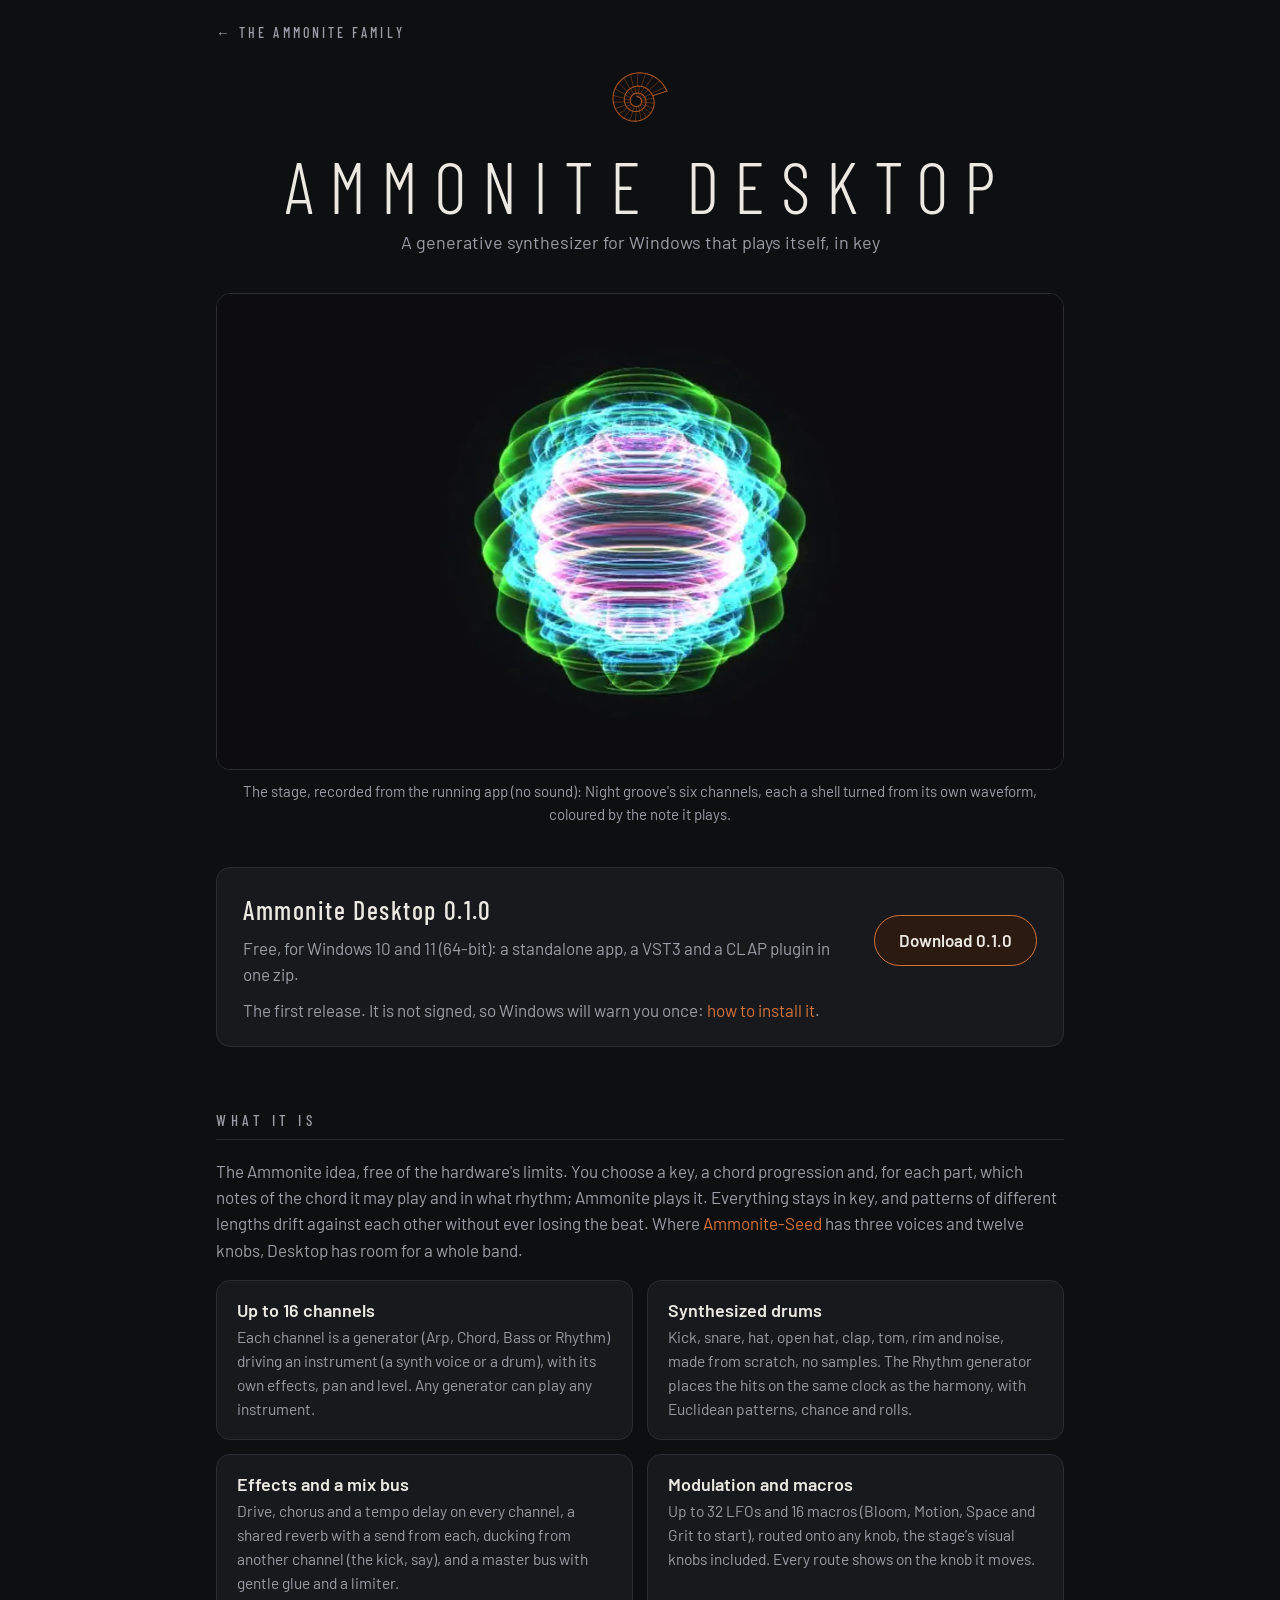
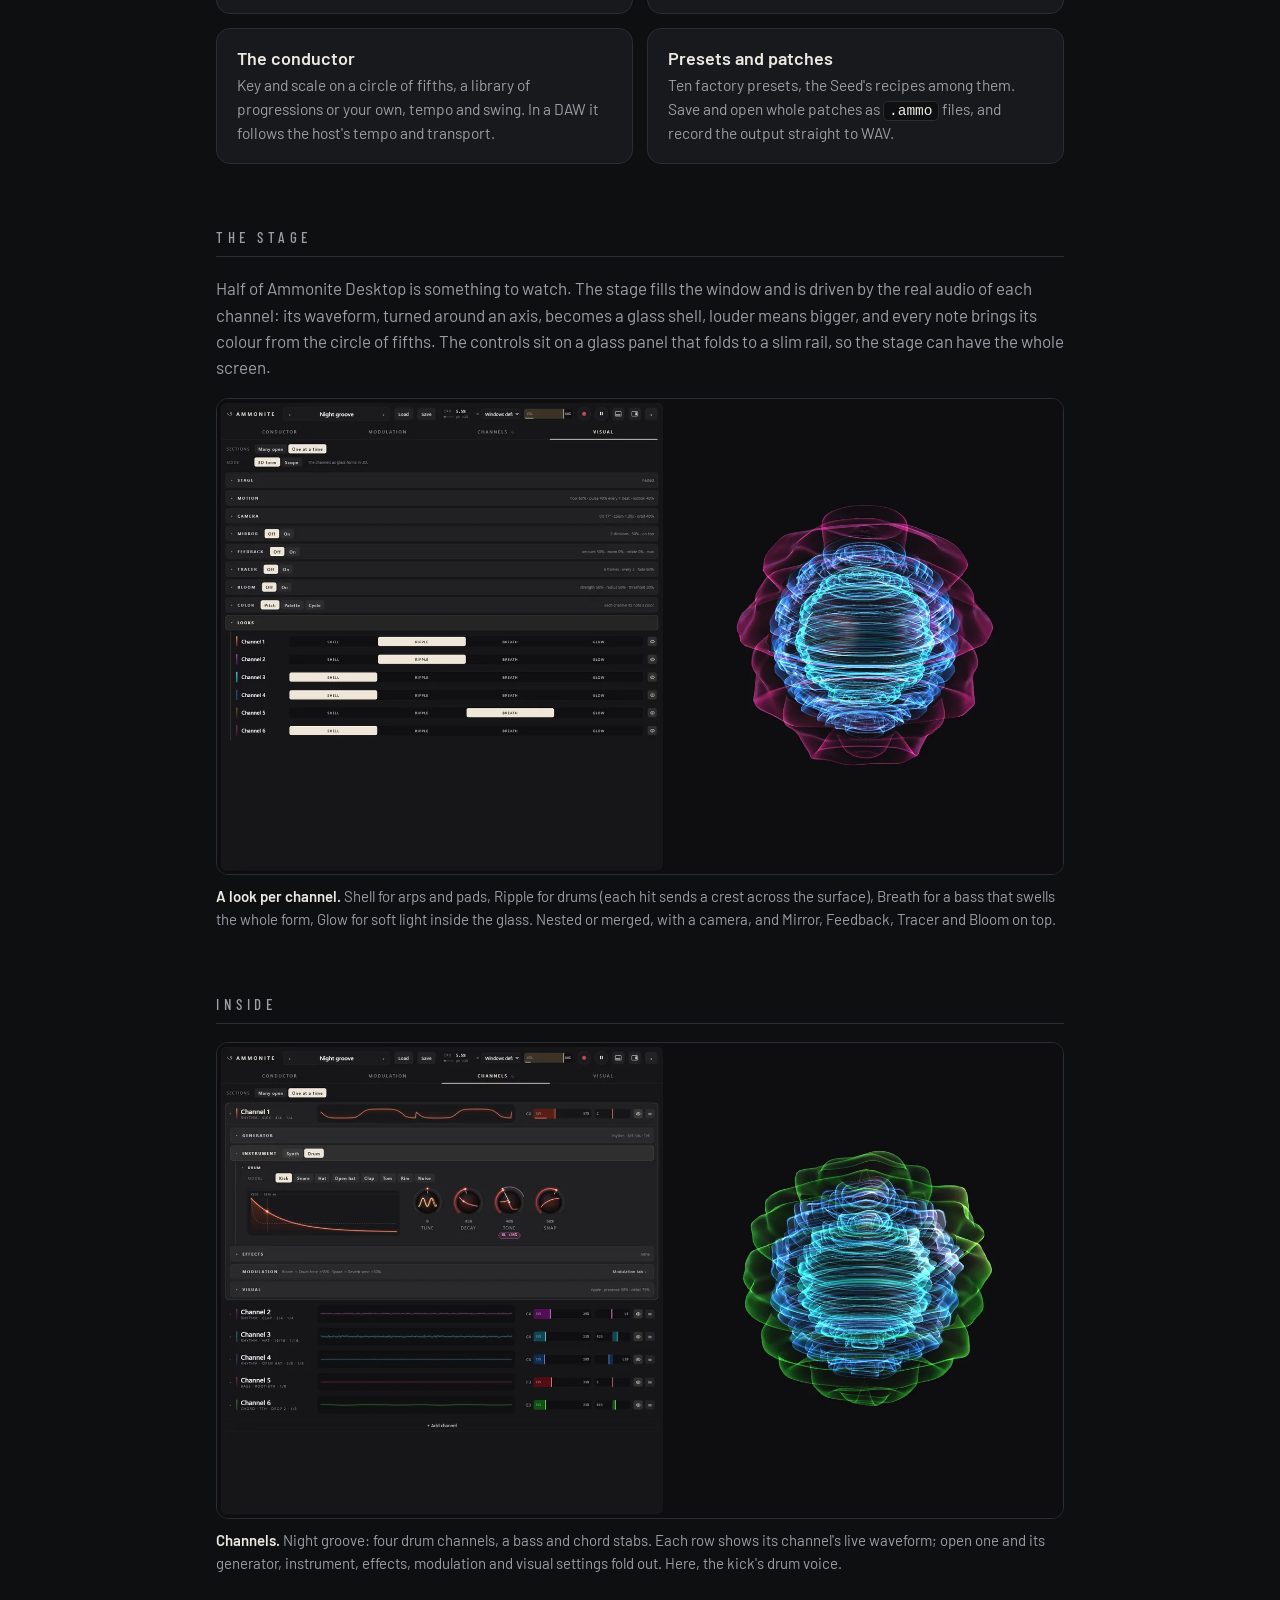
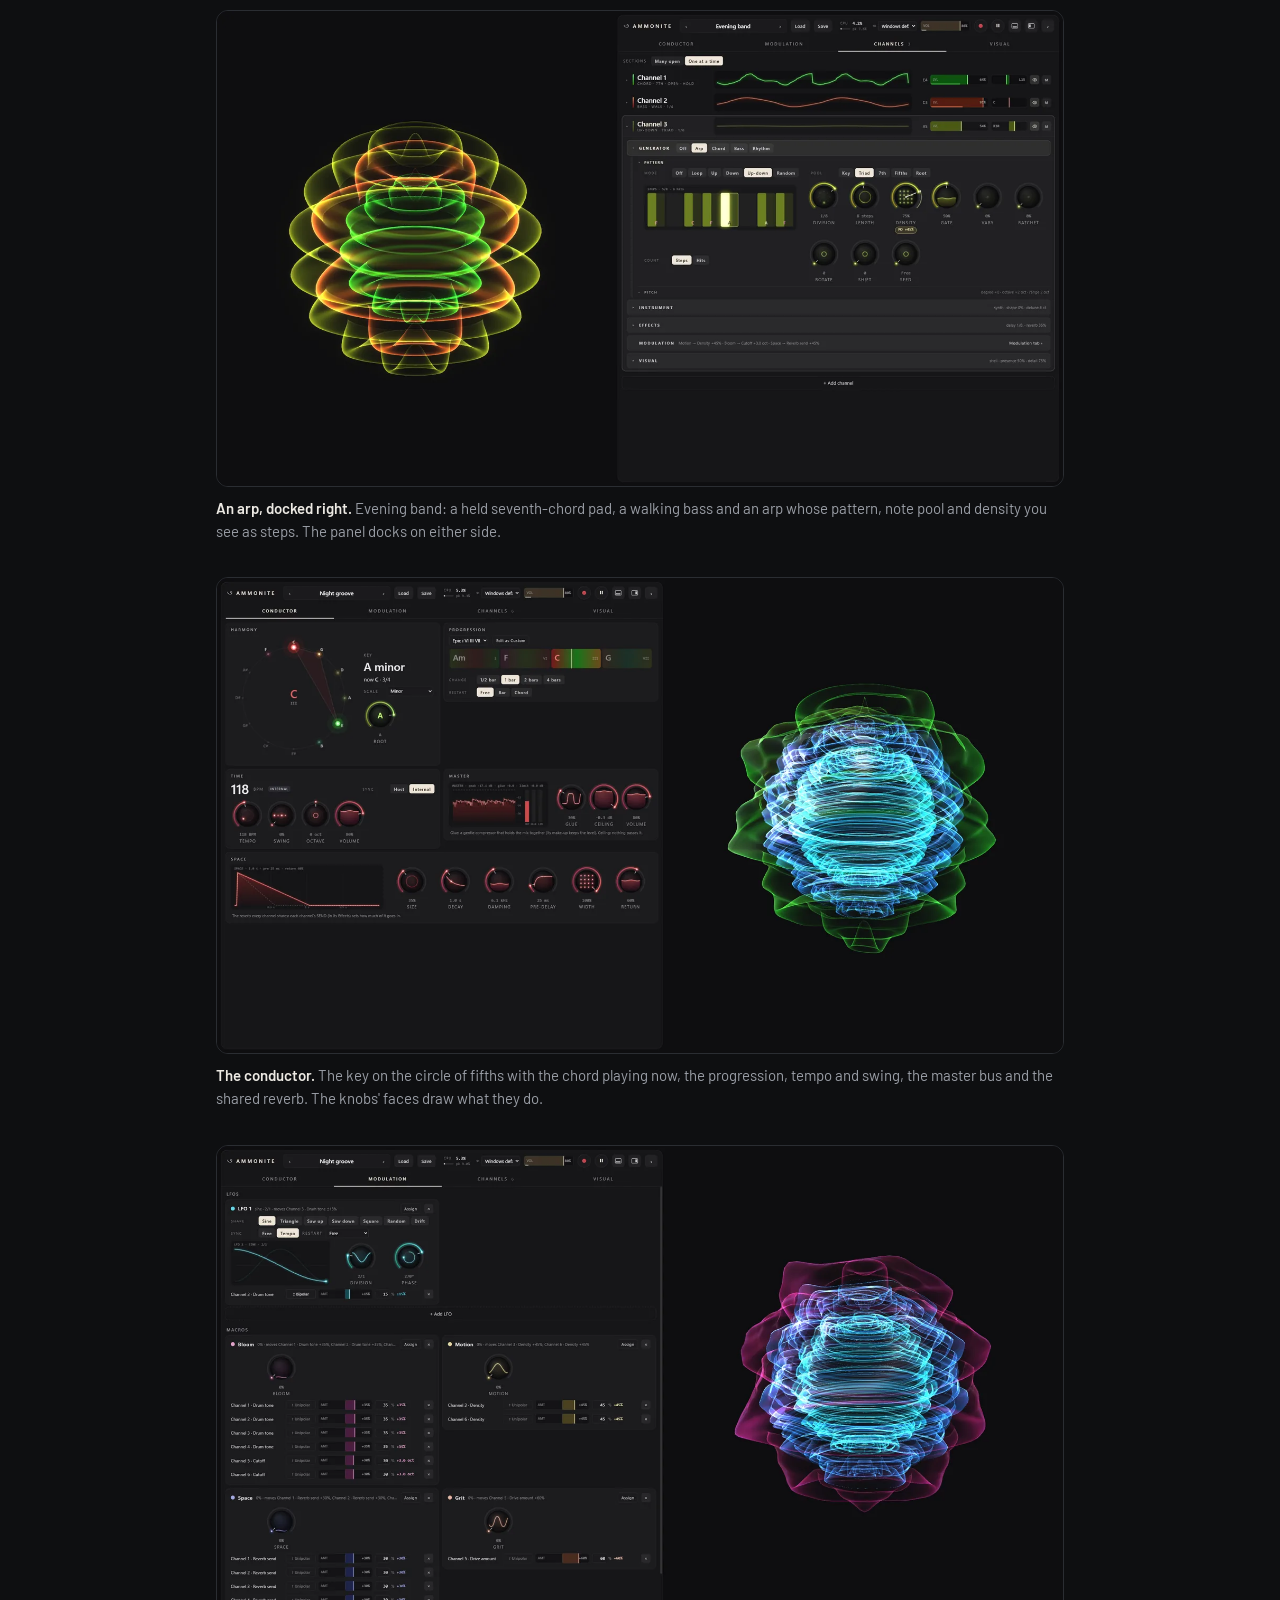
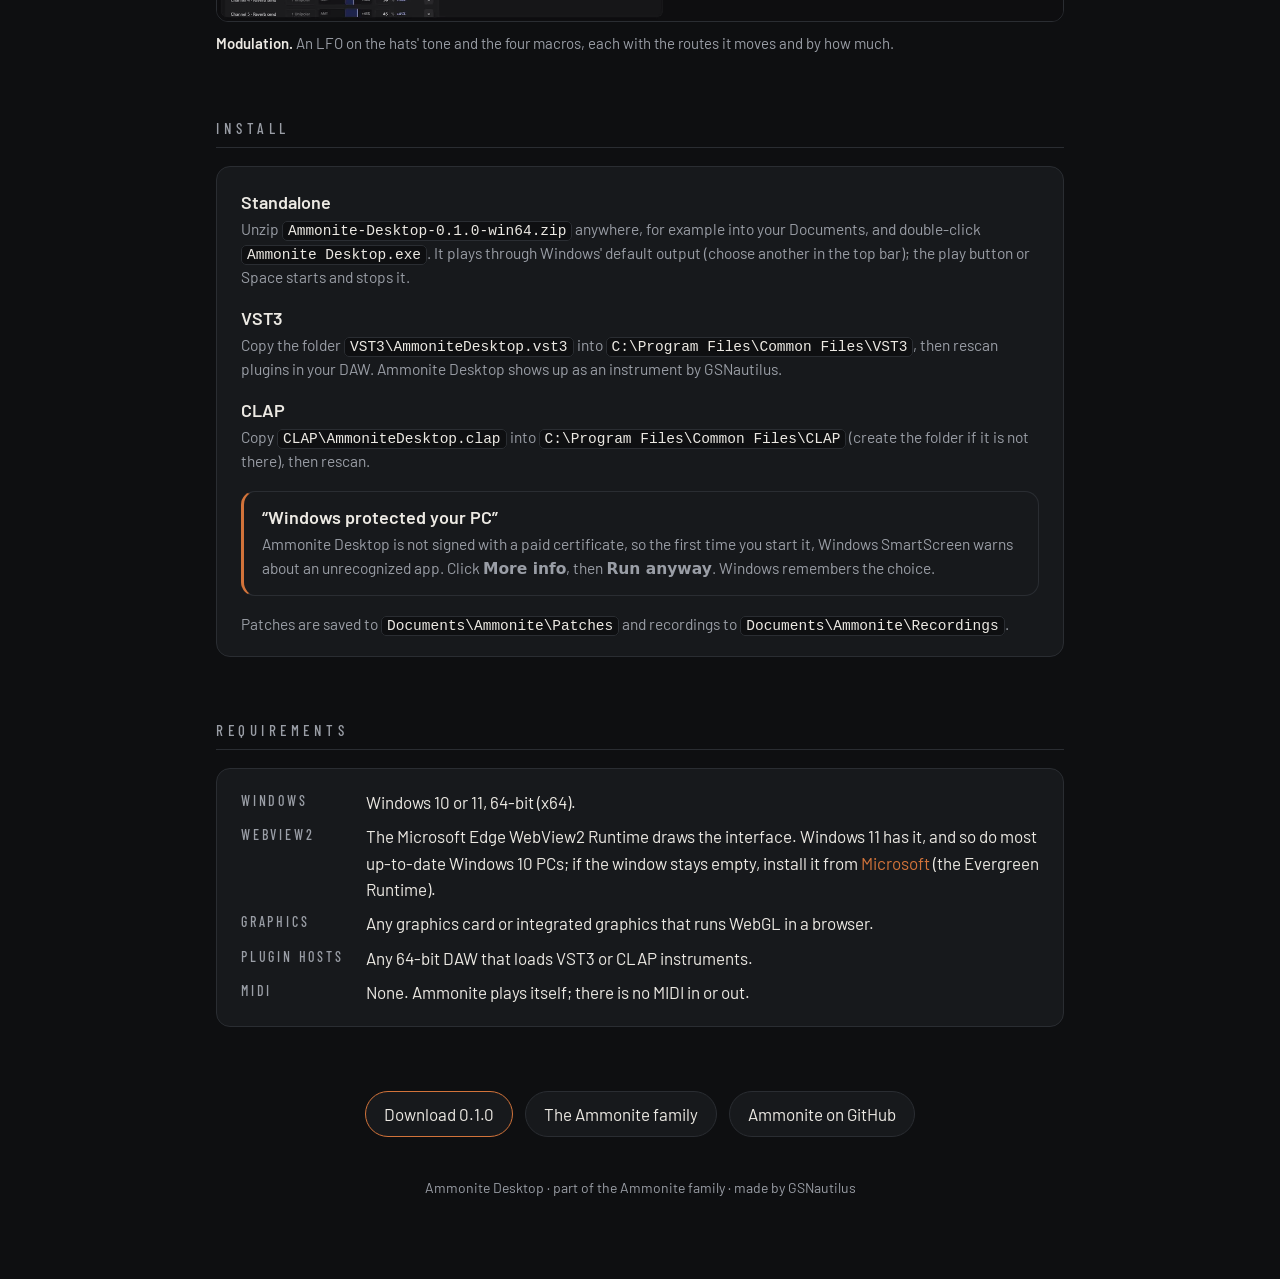
==== commit 9509562d: "Merge pull request #3 from GSNautilus/site-desktop Site: the Ammonite Desktop page" ====
--- a/desktop/index.html
+++ b/desktop/index.html
@@ -4,19 +4,60 @@
 <meta charset="utf-8">
 <meta name="viewport" content="width=device-width, initial-scale=1">
 <title>Ammonite Desktop</title>
-<meta name="description" content="Ammonite Desktop: a generative synthesizer for Windows, VST3, CLAP and standalone. Part of the Ammonite family.">
+<meta name="description" content="Ammonite Desktop: a generative synthesizer for Windows that plays itself, in key. Up to 16 channels, synthesized drums, modulation, and a stage where every channel is a glowing shell. Standalone, VST3 and CLAP.">
 <link rel="icon" href="../manual/img/ammonite.svg" type="image/svg+xml">
 <link rel="preconnect" href="https://fonts.googleapis.com">
 <link rel="preconnect" href="https://fonts.gstatic.com" crossorigin>
 <link href="https://fonts.googleapis.com/css2?family=Barlow:wght@300;400;600&family=Barlow+Condensed:wght@300;500&display=swap" rel="stylesheet">
 <link rel="stylesheet" href="../site.css">
-<!-- A stub. Keep this page's own pictures inside desktop/ (e.g. desktop/card.png,
-     which the family page's card can show). Download link when the release exists:
-     https://github.com/GSNautilus/ammonite/releases/tag/desktop-v0.1.0 -->
 <style>
-  .coming { margin: 48px 0 0; padding: 40px 26px; text-align: center; }
-  .coming h2 { margin: 0 0 6px; font: 500 26px "Barlow Condensed", sans-serif; letter-spacing: .06em; }
-  .coming p { margin: 0; color: var(--muted); }
+  .hero { display: block; width: 100%; margin: 36px auto 0; border-radius: 14px; background: #0e0e10;
+          border: 1px solid var(--line); aspect-ratio: 16 / 9; object-fit: cover; }
+  .caption { text-align: center; color: var(--muted); font-size: 15px; margin-top: 10px; }
+
+  .get { margin: 40px 0 0; padding: 26px 26px 22px; display: grid; grid-template-columns: 1fr auto;
+         gap: 10px 24px; align-items: center; }
+  .get h2 { margin: 0; font: 500 26px "Barlow Condensed", sans-serif; letter-spacing: .06em; }
+  .get p { margin: 0; color: var(--muted); }
+  .get .btn { grid-row: 1 / span 2; grid-column: 2; }
+  .btn { display: inline-block; border: 1px solid var(--accent); border-radius: 999px; padding: 11px 24px;
+         color: var(--ink); background: #2a1a10; font-weight: 600; white-space: nowrap; }
+  .btn:hover { background: #3a2314; text-decoration: none; }
+
+  .feats { display: grid; grid-template-columns: repeat(2, 1fr); gap: 14px; }
+  .feats .panel { padding: 18px 20px; }
+  .feats h3 { margin: 0 0 4px; font: 600 18px "Barlow", sans-serif; }
+  .feats p { margin: 0; color: var(--muted); font-size: 15.5px; }
+
+  figure { margin: 0 0 34px; }
+  figure img { width: 100%; display: block; border-radius: 12px; border: 1px solid var(--line); aspect-ratio: 16 / 9; }
+  figcaption { color: var(--muted); font-size: 15px; margin-top: 10px; }
+  figcaption b { color: var(--ink); font-weight: 600; }
+
+  .steps { padding: 6px 24px 8px; }
+  .steps h3 { margin: 18px 0 4px; font: 600 18px "Barlow", sans-serif; }
+  .steps p, .steps li { color: var(--muted); font-size: 15.5px; }
+  .steps p { margin: 0 0 12px; }
+  .steps ul { margin: 0 0 12px; padding-left: 20px; }
+  code { font: 14.5px Consolas, "Cascadia Mono", monospace; color: var(--ink); background: #0e0f11;
+         border: 1px solid var(--line); border-radius: 5px; padding: 1px 5px; overflow-wrap: anywhere; }
+  .note { border-left: 3px solid var(--accent); padding: 14px 18px; margin-top: 18px; }
+  .note h3 { margin: 0 0 4px; font: 600 18px "Barlow", sans-serif; }
+  .note p { margin: 0; color: var(--muted); font-size: 15.5px; }
+
+  dl.req { display: grid; grid-template-columns: max-content 1fr; gap: 8px 22px; margin: 0; padding: 20px 24px; }
+  dl.req dt { color: var(--muted); font: 500 14px "Barlow Condensed", sans-serif; letter-spacing: .2em;
+              text-transform: uppercase; padding-top: 3px; }
+  dl.req dd { margin: 0; }
+
+  @media (max-width: 640px) {
+    .get { grid-template-columns: 1fr; padding: 22px 20px; }
+    .get .btn { grid-row: auto; grid-column: auto; justify-self: start; margin-top: 8px; }
+    .feats { grid-template-columns: 1fr; }
+    dl.req { grid-template-columns: 1fr; gap: 2px; }
+    dl.req dd { margin-bottom: 10px; }
+    .steps { padding: 4px 18px 6px; }
+  }
 </style>
 </head>
 <body>
@@ -25,18 +66,154 @@
   <header>
     <img class="logo" src="../manual/img/ammonite.svg" alt="">
     <h1 class="long">AMMONITE DESKTOP</h1>
-    <p>A generative synthesizer for Windows: VST3, CLAP and standalone</p>
+    <p>A generative synthesizer for Windows that plays itself, in key</p>
   </header>
 
-  <section class="coming panel">
-    <h2>Page coming</h2>
-    <p>Screenshots, sounds and the download arrive here with the first release.</p>
+  <video class="hero" autoplay muted loop playsinline preload="auto" poster="img/stage.webp"
+         src="img/stage.mp4" aria-label="The stage playing the Night groove preset: six channels drawn as glowing shells, one inside the other"></video>
+  <p class="caption">The stage, recorded from the running app (no sound): Night groove's six channels, each
+  a shell turned from its own waveform, coloured by the note it plays.</p>
+
+  <section class="get panel" id="download">
+    <h2>Ammonite Desktop 0.1.0</h2>
+    <p>Free, for Windows 10 and 11 (64-bit): a standalone app, a VST3 and a CLAP plugin in one zip.</p>
+    <a class="btn" href="https://github.com/GSNautilus/ammonite/releases/tag/desktop-v0.1.0">Download 0.1.0</a>
+    <p>The first release. It is not signed, so Windows will warn you once:
+    <a href="#install">how to install it</a>.</p>
   </section>
 
+  <h2 class="section" id="idea">What it is</h2>
+  <p class="lead">The Ammonite idea, free of the hardware's limits. You choose a key, a chord
+  progression and, for each part, which notes of the chord it may play and in what rhythm; Ammonite
+  plays it. Everything stays in key, and patterns of different lengths drift against each other
+  without ever losing the beat. Where <a href="../seed/">Ammonite-Seed</a> has three voices and
+  twelve knobs, Desktop has room for a whole band.</p>
+
+  <div class="feats">
+    <div class="panel">
+      <h3>Up to 16 channels</h3>
+      <p>Each channel is a generator (Arp, Chord, Bass or Rhythm) driving an instrument (a synth
+      voice or a drum), with its own effects, pan and level. Any generator can play any instrument.</p>
+    </div>
+    <div class="panel">
+      <h3>Synthesized drums</h3>
+      <p>Kick, snare, hat, open hat, clap, tom, rim and noise, made from scratch, no samples. The
+      Rhythm generator places the hits on the same clock as the harmony, with Euclidean patterns,
+      chance and rolls.</p>
+    </div>
+    <div class="panel">
+      <h3>Effects and a mix bus</h3>
+      <p>Drive, chorus and a tempo delay on every channel, a shared reverb with a send from each,
+      ducking from another channel (the kick, say), and a master bus with gentle glue and a limiter.</p>
+    </div>
+    <div class="panel">
+      <h3>Modulation and macros</h3>
+      <p>Up to 32 LFOs and 16 macros (Bloom, Motion, Space and Grit to start), routed onto any
+      knob, the stage's visual knobs included. Every route shows on the knob it moves.</p>
+    </div>
+    <div class="panel">
+      <h3>The conductor</h3>
+      <p>Key and scale on a circle of fifths, a library of progressions or your own, tempo and
+      swing. In a DAW it follows the host's tempo and transport.</p>
+    </div>
+    <div class="panel">
+      <h3>Presets and patches</h3>
+      <p>Ten factory presets, the Seed's recipes among them. Save and open whole patches as
+      <code>.ammo</code> files, and record the output straight to WAV.</p>
+    </div>
+  </div>
+
+  <h2 class="section" id="stage">The stage</h2>
+  <p class="lead">Half of Ammonite Desktop is something to watch. The stage fills the window and is
+  driven by the real audio of each channel: its waveform, turned around an axis, becomes a glass
+  shell, louder means bigger, and every note brings its colour from the circle of fifths. The
+  controls sit on a glass panel that folds to a slim rail, so the stage can have the whole screen.</p>
+
+  <figure>
+    <a href="img/looks.webp"><img src="img/looks.webp" alt="The Visual tab with a look chosen per channel, beside the stage" loading="lazy"></a>
+    <figcaption><b>A look per channel.</b> Shell for arps and pads, Ripple for drums (each hit sends
+    a crest across the surface), Breath for a bass that swells the whole form, Glow for soft light
+    inside the glass. Nested or merged, with a camera, and Mirror, Feedback, Tracer and Bloom on top.</figcaption>
+  </figure>
+
+  <h2 class="section" id="screens">Inside</h2>
+
+  <figure>
+    <a href="img/channels.webp"><img src="img/channels.webp" alt="Night groove's channels: kick, clap, hats, bass and chords, with the kick's drum voice open" loading="lazy"></a>
+    <figcaption><b>Channels.</b> Night groove: four drum channels, a bass and chord stabs. Each row
+    shows its channel's live waveform; open one and its generator, instrument, effects, modulation
+    and visual settings fold out. Here, the kick's drum voice.</figcaption>
+  </figure>
+
+  <figure>
+    <a href="img/dock.webp"><img src="img/dock.webp" alt="Evening band with the panel docked on the right, an arp channel's pattern open" loading="lazy"></a>
+    <figcaption><b>An arp, docked right.</b> Evening band: a held seventh-chord pad, a walking bass and
+    an arp whose pattern, note pool and density you see as steps. The panel docks on either side.</figcaption>
+  </figure>
+
+  <figure>
+    <a href="img/conductor.webp"><img src="img/conductor.webp" alt="The Conductor tab: key on a circle of fifths, the progression, time, master bus and reverb" loading="lazy"></a>
+    <figcaption><b>The conductor.</b> The key on the circle of fifths with the chord playing now, the
+    progression, tempo and swing, the master bus and the shared reverb. The knobs' faces draw what
+    they do.</figcaption>
+  </figure>
+
+  <figure>
+    <a href="img/modulation.webp"><img src="img/modulation.webp" alt="The Modulation tab: an LFO and the four macros with their routes" loading="lazy"></a>
+    <figcaption><b>Modulation.</b> An LFO on the hats' tone and the four macros, each with the routes
+    it moves and by how much.</figcaption>
+  </figure>
+
+  <h2 class="section" id="install">Install</h2>
+  <div class="steps panel">
+    <h3>Standalone</h3>
+    <p>Unzip <code>Ammonite-Desktop-0.1.0-win64.zip</code> anywhere, for example into your Documents,
+    and double-click <code>Ammonite Desktop.exe</code>. It plays through Windows' default output
+    (choose another in the top bar); the play button or Space starts and stops it.</p>
+
+    <h3>VST3</h3>
+    <p>Copy the folder <code>VST3\AmmoniteDesktop.vst3</code> into
+    <code>C:\Program Files\Common Files\VST3</code>, then rescan plugins in your DAW. Ammonite
+    Desktop shows up as an instrument by GSNautilus.</p>
+
+    <h3>CLAP</h3>
+    <p>Copy <code>CLAP\AmmoniteDesktop.clap</code> into
+    <code>C:\Program Files\Common Files\CLAP</code> (create the folder if it is not there), then
+    rescan.</p>
+
+    <div class="note panel">
+      <h3>&ldquo;Windows protected your PC&rdquo;</h3>
+      <p>Ammonite Desktop is not signed with a paid certificate, so the first time you start it,
+      Windows SmartScreen warns about an unrecognized app. Click <b>More info</b>, then
+      <b>Run anyway</b>. Windows remembers the choice.</p>
+    </div>
+    <p style="margin-top:16px">Patches are saved to <code>Documents\Ammonite\Patches</code> and recordings
+    to <code>Documents\Ammonite\Recordings</code>.</p>
+  </div>
+
+  <h2 class="section" id="requirements">Requirements</h2>
+  <dl class="req panel">
+    <dt>Windows</dt>
+    <dd>Windows 10 or 11, 64-bit (x64).</dd>
+    <dt>WebView2</dt>
+    <dd>The Microsoft Edge WebView2 Runtime draws the interface. Windows 11 has it, and so do most
+    up-to-date Windows 10 PCs; if the window stays empty, install it from
+    <a href="https://developer.microsoft.com/microsoft-edge/webview2/">Microsoft</a> (the
+    Evergreen Runtime).</dd>
+    <dt>Graphics</dt>
+    <dd>Any graphics card or integrated graphics that runs WebGL in a browser.</dd>
+    <dt>Plugin hosts</dt>
+    <dd>Any 64-bit DAW that loads VST3 or CLAP instruments.</dd>
+    <dt>MIDI</dt>
+    <dd>None. Ammonite plays itself; there is no MIDI in or out.</dd>
+  </dl>
+
   <nav class="links">
+    <a class="primary" href="https://github.com/GSNautilus/ammonite/releases/tag/desktop-v0.1.0">Download 0.1.0</a>
     <a href="../">The Ammonite family</a>
+    <a href="https://github.com/GSNautilus/ammonite">Ammonite on GitHub</a>
   </nav>
-  <footer>Ammonite Desktop &middot; part of the Ammonite family</footer>
+  <footer>Ammonite Desktop &middot; part of the Ammonite family &middot; made by GSNautilus</footer>
 </main>
 </body>
 </html>
